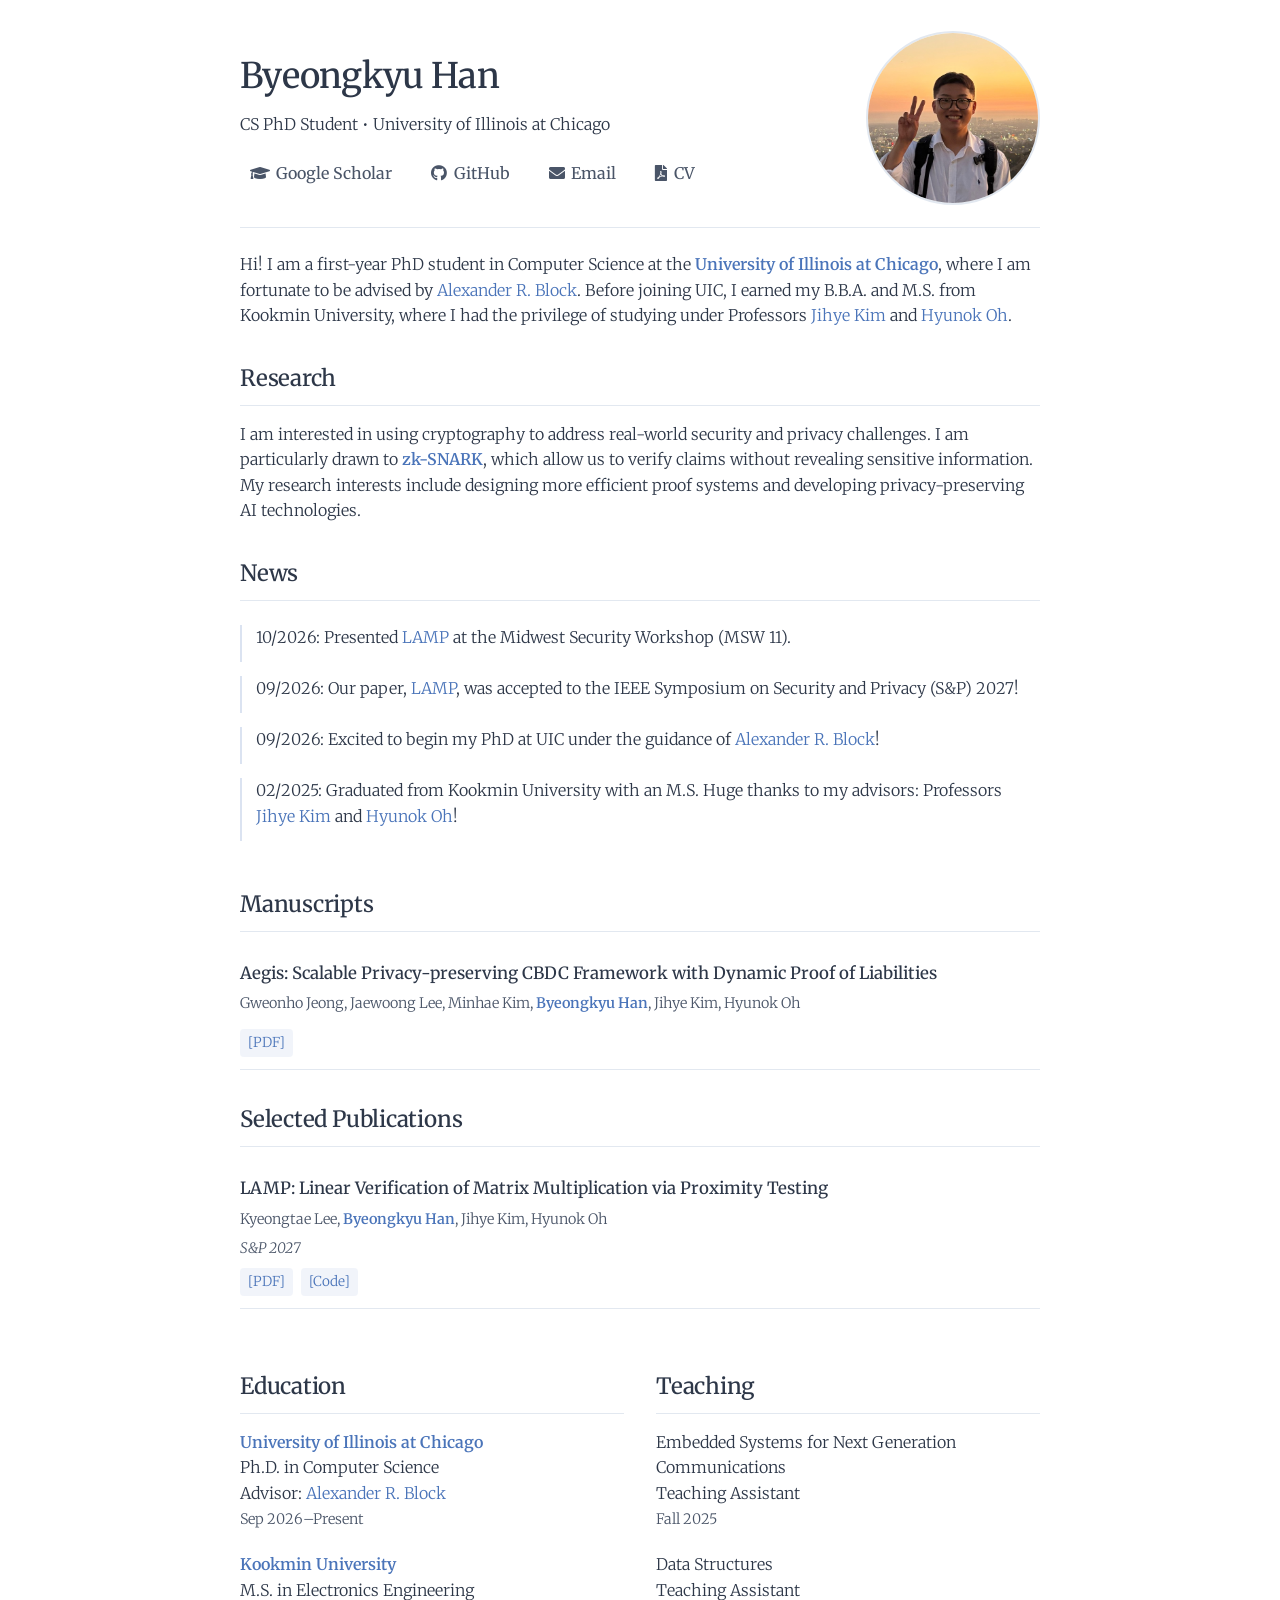
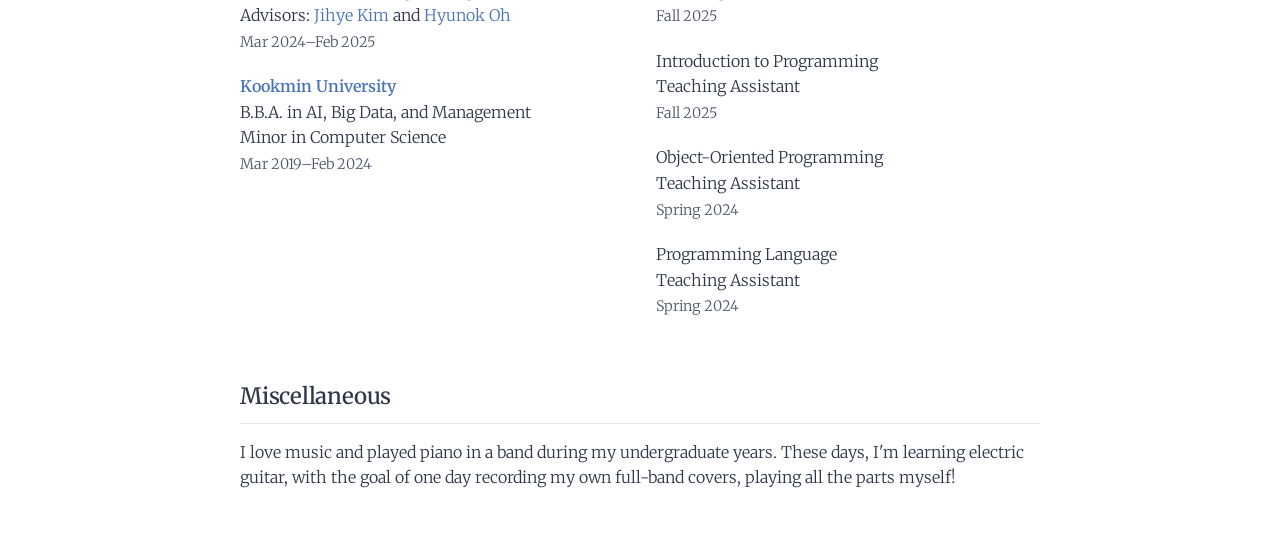
==== index.html @ d3e8fb67 "style: emphasize university in introduction" ====
<!DOCTYPE html>
<html lang="en">
<head>
    <meta charset="UTF-8">
    <meta name="viewport" content="width=device-width, initial-scale=1.0">
    <meta name="description" content="Byeongkyu Han's academic homepage.">
    <meta name="keywords" content="Computer Science, PhD Student, Research, Machine Learning, Robotics">
    <meta name="author" content="Byeongkyu Han">
    <meta property="og:title" content="Byeongkyu Han">
    <meta property="og:description" content="Research in computer science and related fields.">
    <meta property="og:type" content="website">
    <meta property="og:url" content="#">
    <meta name="twitter:card" content="summary">
    <meta name="twitter:creator" content="@anonymous">
    <title>Byeongkyu Han</title>
    <link rel="stylesheet" href="https://fonts.googleapis.com/css2?family=Merriweather:wght@300;400;500;600&display=swap">
    <link rel="stylesheet" href="https://cdnjs.cloudflare.com/ajax/libs/font-awesome/5.15.3/css/all.min.css">
    <link rel="stylesheet" href="styles.css">
</head>
<body id="top">
    <header>
        <div class="header-content">
            <h1>Byeongkyu Han</h1>
            <p>CS PhD Student • University of Illinois at Chicago</p>
            <div class="social-links-header">
                <a href="https://scholar.google.com/citations?view_op=list_works&hl=en&user=BxzRb6YAAAAJ"><i class="fas fa-graduation-cap"></i>Google Scholar</a>
                <a href="https://github.com/Han-16"><i class="fab fa-github"></i>GitHub</a>
                <a href="mailto:bhan26@uic.edu"><i class="fas fa-envelope"></i>Email</a>
                <a href="data/cv.pdf"><i class="fas fa-file-pdf"></i>CV</a>
            </div>
        </div>
        <div class="header-image">
            <img src="images/profile.jpg" alt="Portrait of Byeongkyu Han" width="170" height="170">
        </div>
    </header>

    <main>
        <section id="about">
            <p>Hi! I am a first-year PhD student in Computer Science at the <strong>University of Illinois at Chicago</strong>, where I am fortunate to be advised by <a href="https://www.cs.uic.edu/~block/">Alexander R. Block</a>. Before joining UIC, I earned my B.B.A. and M.S. from Kookmin University, where I had the privilege of studying under Professors <a href="https://sites.google.com/site/jihyekimkmu/">Jihye Kim</a> and <a href="https://sites.google.com/site/hyunokoh/">Hyunok Oh</a>.</p>
        </section>

        <section id="research">
            <h2>Research</h2>
            <p>I am interested in using cryptography to address real-world security and privacy challenges. I am particularly drawn to <strong>zk-SNARK</strong>, which allow us to verify claims without revealing sensitive information. My research interests include designing more efficient proof systems and developing privacy-preserving AI technologies.</p>
        </section>

        <section id="news">
            <h2>News</h2>
            <div class="news-container">
                <ul class="news-list">
                    <li>10/2026: Presented <a href="https://eprint.iacr.org/2026/1571.pdf">LAMP</a> at the Midwest Security Workshop (MSW 11).</li>
                    <li>09/2026: Our paper, <a href="https://eprint.iacr.org/2026/1571.pdf">LAMP</a>, was accepted to the IEEE Symposium on Security and Privacy (S&amp;P) 2027!</li>
                    <li>09/2026: Excited to begin my PhD at UIC under the guidance of <a href="https://www.cs.uic.edu/~block/">Alexander R. Block</a>!</li>
                    <li>02/2025: Graduated from Kookmin University with an M.S. Huge thanks to my advisors: Professors <a href="https://sites.google.com/site/jihyekimkmu/">Jihye Kim</a> and <a href="https://sites.google.com/site/hyunokoh/">Hyunok Oh</a>!</li>
                </ul>
            </div>
        </section>

        <section id="preprints">
            <h2>Manuscripts</h2>
            <div id="preprints-container">
                <!-- Preprints will be dynamically loaded here -->
            </div>
        </section>

        <section id="publications">
            <h2>Selected Publications</h2>
            <div id="publications-container">
                <!-- Publications will be dynamically loaded here -->
            </div>
        </section>

        <!-- <section id="awards">
            <h2>Awards</h2>
            <div class="award-item">
                <span class="award-year">[YYYY]</span>
                <div class="award-desc">[Award 1]</div>
            </div>
        </section> -->

        <div class="education-teaching">
            <section id="education" aria-labelledby="education-heading">
                <h2 id="education-heading">Education</h2>
                <ul class="academic-list">
                    <li>
                        <strong>University of Illinois at Chicago</strong><br>
                        Ph.D. in Computer Science<br>
                        Advisor: <a href="https://www.cs.uic.edu/~block/">Alexander R. Block</a><br>
                        <span class="academic-period">Sep 2026–Present</span>
                    </li>
                    <li>
                        <strong>Kookmin University</strong><br>
                        M.S. in Electronics Engineering<br>
                        Advisors: <a href="https://sites.google.com/site/jihyekimkmu/">Jihye Kim</a> and <a href="https://sites.google.com/site/hyunokoh/">Hyunok Oh</a><br>
                        <span class="academic-period">Mar 2024–Feb 2025</span>
                    </li>
                    <li>
                        <strong>Kookmin University</strong><br>
                        B.B.A. in AI, Big Data, and Management<br>
                        Minor in Computer Science<br>
                        <span class="academic-period">Mar 2019–Feb 2024</span>
                    </li>
                </ul>
            </section>

            <section id="teaching" aria-labelledby="teaching-heading">
                <h2 id="teaching-heading">Teaching</h2>
                <ul class="academic-list">
                    <li>
                        Embedded Systems for Next Generation Communications<br>
                        Teaching Assistant<br>
                        <span class="academic-period">Fall 2025</span>
                    </li>
                    <li>
                        Data Structures<br>
                        Teaching Assistant<br>
                        <span class="academic-period">Fall 2025</span>
                    </li>
                    <li>
                        Introduction to Programming<br>
                        Teaching Assistant<br>
                        <span class="academic-period">Fall 2025</span>
                    </li>
                    <li>
                        Object-Oriented Programming <br>
                        Teaching Assistant<br>
                        <span class="academic-period">Spring 2024</span>
                    </li>
                    <li>
                        Programming Language<br>
                        Teaching Assistant<br>
                        <span class="academic-period">Spring 2024</span>
                    </li>
                </ul>
            </section>
        </div>

        <!-- <section id="services">
            <h2>Services</h2>
            <div class="service-category">
                <div class="service-title">Reviewer</div>
                <p>[Conference 1 YYYY], [Conference 2 YYYY], [Conference 3 YYYY], [Conference 4 YYYY], [Journal 1 YYYY], [Journal 2 YYYY]</p>
            </div>

            <div class="service-category">
                <div class="service-title">Volunteer</div>
                <p>[Role 1], [Role 2], [Role 3]</p>
            </div>
        </section> -->

        <section id="miscellaneous">
            <h2>Miscellaneous</h2>
            <div class="misc-item">
                <p>I love music and played piano in a band during my undergraduate years. These days, I'm learning electric guitar, with the goal of one day recording my own full-band covers, playing all the parts myself!</p>
            </div>
        </section>
    </main>

    <!-- <footer>
        <p>Last updated: [Month YYYY]. Design and source code from <a href="https://cs.stanford.edu/~yuhuiz/">Yuhui Zhang's website</a>.</p>
    </footer> -->

    <div id="imageModal" class="modal">
        <span class="modal-close" onclick="closeModal()">&times;</span>
        <img class="modal-content" id="modalImage">
    </div>
    <script src="scripts.js"></script>
</body>
</html>
---- styles.css ----
:root {
  --bg-color: #fff;
  --text-color: #2d3748;
  --text-secondary: #4a5568;
  --accent-color: #4a74b9;
  --accent-hover: #3a5c9e;
  --border-color: #e2e8f0;
  --shadow-color: rgba(0,0,0,0.05);
  --animation-offset: 3px;
  --transition-time: 0.3s;
}

body {
  font-family: 'Merriweather', Georgia, 'Times New Roman', serif;
  line-height: 1.6;
  max-width: 800px;
  margin: 0 auto;
  padding: 1.5rem;
  color: var(--text-color);
  background-color: var(--bg-color);
  font-weight: 300;
}

header {
  margin-bottom: 1.5rem;
  border-bottom: 1px solid var(--border-color);
  padding-bottom: 1rem;
  display: flex;
  align-items: center;
  justify-content: space-between;
}

.header-content {
  flex: 1;
}

.header-image {
  width: 170px;
  height: 170px;
  flex-shrink: 0;
  overflow: hidden;
  border-radius: 50%;
  border: 2px solid var(--border-color);
  transition: box-shadow var(--transition-time) ease;
}

.header-image img {
  display: block;
  width: 170px;
  height: 170px;
  object-fit: cover;
  transform: scale(1.5);
  transform-origin: 50% 75%;
  transition: transform var(--transition-time) ease;
}

.header-image:hover {
  box-shadow: 0 5px 15px var(--shadow-color);
}

.header-image:hover img {
  transform: scale(1.53);
}

h1 {
  font-size: 2.2rem;
  font-weight: 500;
  margin-bottom: 0.25rem;
  letter-spacing: -0.02em;
}

h2 {
  font-size: 1.4rem;
  font-weight: 500;
  margin: 1.75rem 0 1rem;
  padding-bottom: 0.5rem;
  border-bottom: 1px solid var(--border-color);
  letter-spacing: -0.01em;
}

/* Navigation */
nav {
  margin-top: 1.5rem;
}

nav ul {
  list-style: none;
  padding: 0;
  display: flex;
  flex-wrap: wrap;
  gap: 1.25rem;
}

nav a, .social-links-header a {
  text-decoration: none;
  color: var(--text-secondary);
  transition: all var(--transition-time) ease;
  font-weight: 400;
  padding: 0.3rem 0.6rem;
  border-radius: 4px;
}

nav a:hover, .social-links-header a:hover {
  color: var(--accent-color);
  background-color: rgba(74, 116, 185, 0.08);
  transform: translateX(var(--animation-offset));
}

.social-links-header {
  display: flex;
  gap: 1.25rem;
  margin: 1.2rem 0;
}

.social-links-header a i {
  margin-right: 0.4rem;
}

/* Unified animation for elements (not sections) */
.publication-item, .award-item, .service-category, .misc-item, .news-list li {
  transition: transform var(--transition-time) ease;
}

.publication-item:hover, .award-item:hover,
.service-category:hover, .misc-item:hover, .news-list li:hover {
  transform: translateX(var(--animation-offset));
}

/* Section animation */
@keyframes fadeIn {
  from {
    opacity: 0;
    transform: translateX(var(--animation-offset));
  }
  to {
    opacity: 1;
    transform: translateX(0);
  }
}

section {
  margin-bottom: 2rem;
  scroll-margin-top: 1rem;
  animation: fadeIn 0.8s ease-out;
  width: 100%;
}

/* Publication styles */
.publication-item {
  margin-bottom: 1.5rem;
  padding: 0.75rem 0;
  border-bottom: 1px solid var(--border-color);
  display: flex;
  gap: 1.25rem;
}

.pub-thumbnail {
  width: 125px;
  height: 125px;
  flex-shrink: 0;
  border: 1px solid var(--border-color);
  overflow: hidden;
  cursor: pointer;
  position: relative;
  border-radius: 6px;
  box-shadow: 0 2px 8px var(--shadow-color);
}

.pub-thumbnail img {
  width: 100%;
  height: 100%;
  object-fit: cover;
  transition: transform var(--transition-time) ease;
}

.pub-thumbnail:hover img {
  transform: scale(1.08);
}

.pub-content {
  flex: 1;
}

.pub-title {
  font-weight: 500;
  margin-bottom: 0.4rem;
  font-size: 1.05rem;
}

.pub-authors {
  font-size: 0.9rem;
  margin-bottom: 0.4rem;
  color: var(--text-secondary);
  line-height: 1.5;
}

.highlight-name {
  font-weight: 600;
  color: var(--accent-color);
}

.pub-venue-container {
  display: flex;
  flex-wrap: wrap;
  align-items: center;
  gap: 0.75rem;
  margin-bottom: 0.5rem;
}

.pub-venue {
  font-size: 0.9rem;
  font-style: italic;
  color: var(--text-secondary);
}

.pub-award {
  font-size: 0.85rem;
  font-weight: 500;
  color: #fff;
  background-color: var(--accent-color);
  padding: 0.15rem 0.5rem;
  border-radius: 4px;
  display: inline-block;
  box-shadow: 0 1px 3px rgba(0,0,0,0.1);
  white-space: nowrap;
  animation: pulse 2s infinite;
}

@keyframes pulse {
  0% {
    box-shadow: 0 0 0 0 rgba(74, 116, 185, 0.4);
  }
  70% {
    box-shadow: 0 0 0 6px rgba(74, 116, 185, 0);
  }
  100% {
    box-shadow: 0 0 0 0 rgba(74, 116, 185, 0);
  }
}

.pub-links {
  font-size: 0.85rem;
  display: flex;
  flex-wrap: wrap;
  gap: 0.5rem;
}

.pub-links a {
  color: var(--accent-color);
  transition: all var(--transition-time) ease;
  padding: 0.2rem 0.5rem;
  border-radius: 4px;
  background-color: rgba(74, 116, 185, 0.08);
}

.pub-links a:hover {
  color: #fff;
  background-color: var(--accent-color);
  transform: translateX(3px);
  box-shadow: 0 2px 5px rgba(74, 116, 185, 0.2);
}

/* Awards section */
.award-item {
  display: flex;
  align-items: baseline;
  margin-bottom: 0.1rem;
}

.award-year {
  font-weight: 500;
  color: var(--accent-color);
  flex: 0 0 80px;
}

.award-desc {
  flex: 1;
}

.award-desc small {
  font-size: 0.85rem;
  color: var(--text-secondary);
  margin-left: 0.5rem;
}

/* News section */
.news-container {
  max-height: 300px;
  overflow-y: auto;
  scrollbar-width: none;
  -ms-overflow-style: none;
}

.news-container::-webkit-scrollbar {
  display: none;
}

.news-list {
  padding-left: 0;
  list-style-type: none;
  margin: 0.5rem 0;
}

.news-list li {
  margin-bottom: 0.9rem;
  padding-left: 0.9rem;
  border-left: 2px solid rgba(74, 116, 185, 0.2);
  padding-bottom: 0.7rem;
}

.news-list li:hover {
  border-left-color: var(--accent-color);
}

/* Education and teaching */
.education-teaching {
  display: grid;
  grid-template-columns: repeat(2, minmax(0, 1fr));
  column-gap: 2rem;
}

.education-teaching section {
  min-width: 0;
  overflow-wrap: anywhere;
}

.academic-list {
  list-style: none;
  padding: 0;
  margin: 0;
}

.academic-list li + li {
  margin-top: 1.25rem;
}

.academic-period {
  color: var(--text-secondary);
  font-size: 0.9rem;
}

/* Services and misc */
.service-title {
  font-weight: 500;
  margin-bottom: 0.35rem;
  color: var(--accent-color);
}

.service-category p, .misc-item p {
  margin: 0.25rem 0 0.75rem;
}

/* Footer */
footer {
  margin-top: 2.5rem;
  padding-top: 1.2rem;
  border-top: 1px solid var(--border-color);
  font-size: 0.85rem;
  color: var(--text-secondary);
  text-align: center;
}

/* Generic styles */
a {
  color: var(--accent-color);
  text-decoration: none;
  transition: color var(--transition-time) ease;
}

a:hover {
  color: var(--accent-hover);
}

em {
  font-style: italic;
  color: var(--text-secondary);
}

ul {
  padding-left: 1.25rem;
}

p {
  margin: 0.5rem 0 0.75rem;
}

strong {
  font-weight: 600;
  color: var(--accent-color);
}

/* Modal styles */
.modal {
  display: none;
  position: fixed;
  z-index: 1000;
  padding-top: 100px;
  left: 0;
  top: 0;
  width: 100%;
  height: 100%;
  overflow: auto;
  background-color: rgba(0,0,0,0.85);
  transition: opacity var(--transition-time);
  opacity: 0;
}

.modal.show {
  opacity: 1;
}

.modal-content {
  margin: auto;
  display: block;
  max-width: 85%;
  max-height: 85%;
  border-radius: 4px;
  box-shadow: 0 10px 25px rgba(0,0,0,0.3);
  animation: zoom var(--transition-time) ease-out;
}

@keyframes zoom {
  from {
    transform: scale(0.8);
    opacity: 0;
  }
  to {
    transform: scale(1);
    opacity: 1;
  }
}

.modal-close {
  position: absolute;
  top: 15px;
  right: 35px;
  color: #f1f1f1;
  font-size: 35px;
  font-weight: normal;
  cursor: pointer;
  transition: color var(--transition-time);
  opacity: 0.8;
}

.modal-close:hover {
  color: #fff;
  opacity: 1;
  transform: scale(1.1);
}

/* Responsive design fixes */
@media (max-width: 768px) {
  .education-teaching {
    grid-template-columns: 1fr;
  }

  /* Make header stack vertically on mobile */
  header {
    flex-direction: column-reverse;
    align-items: center;
    text-align: center;
    gap: 1rem;
  }

  /* Center social links on mobile */
  .social-links-header {
    flex-wrap: wrap;
    justify-content: center;
  }

  /* Disable right-moving hover animations on mobile */
  .publication-item:hover, .award-item:hover,
  .service-category:hover, .misc-item:hover, .news-list li:hover,
  nav a:hover, .social-links-header a:hover, .pub-links a:hover {
    transform: none !important;
  }
}
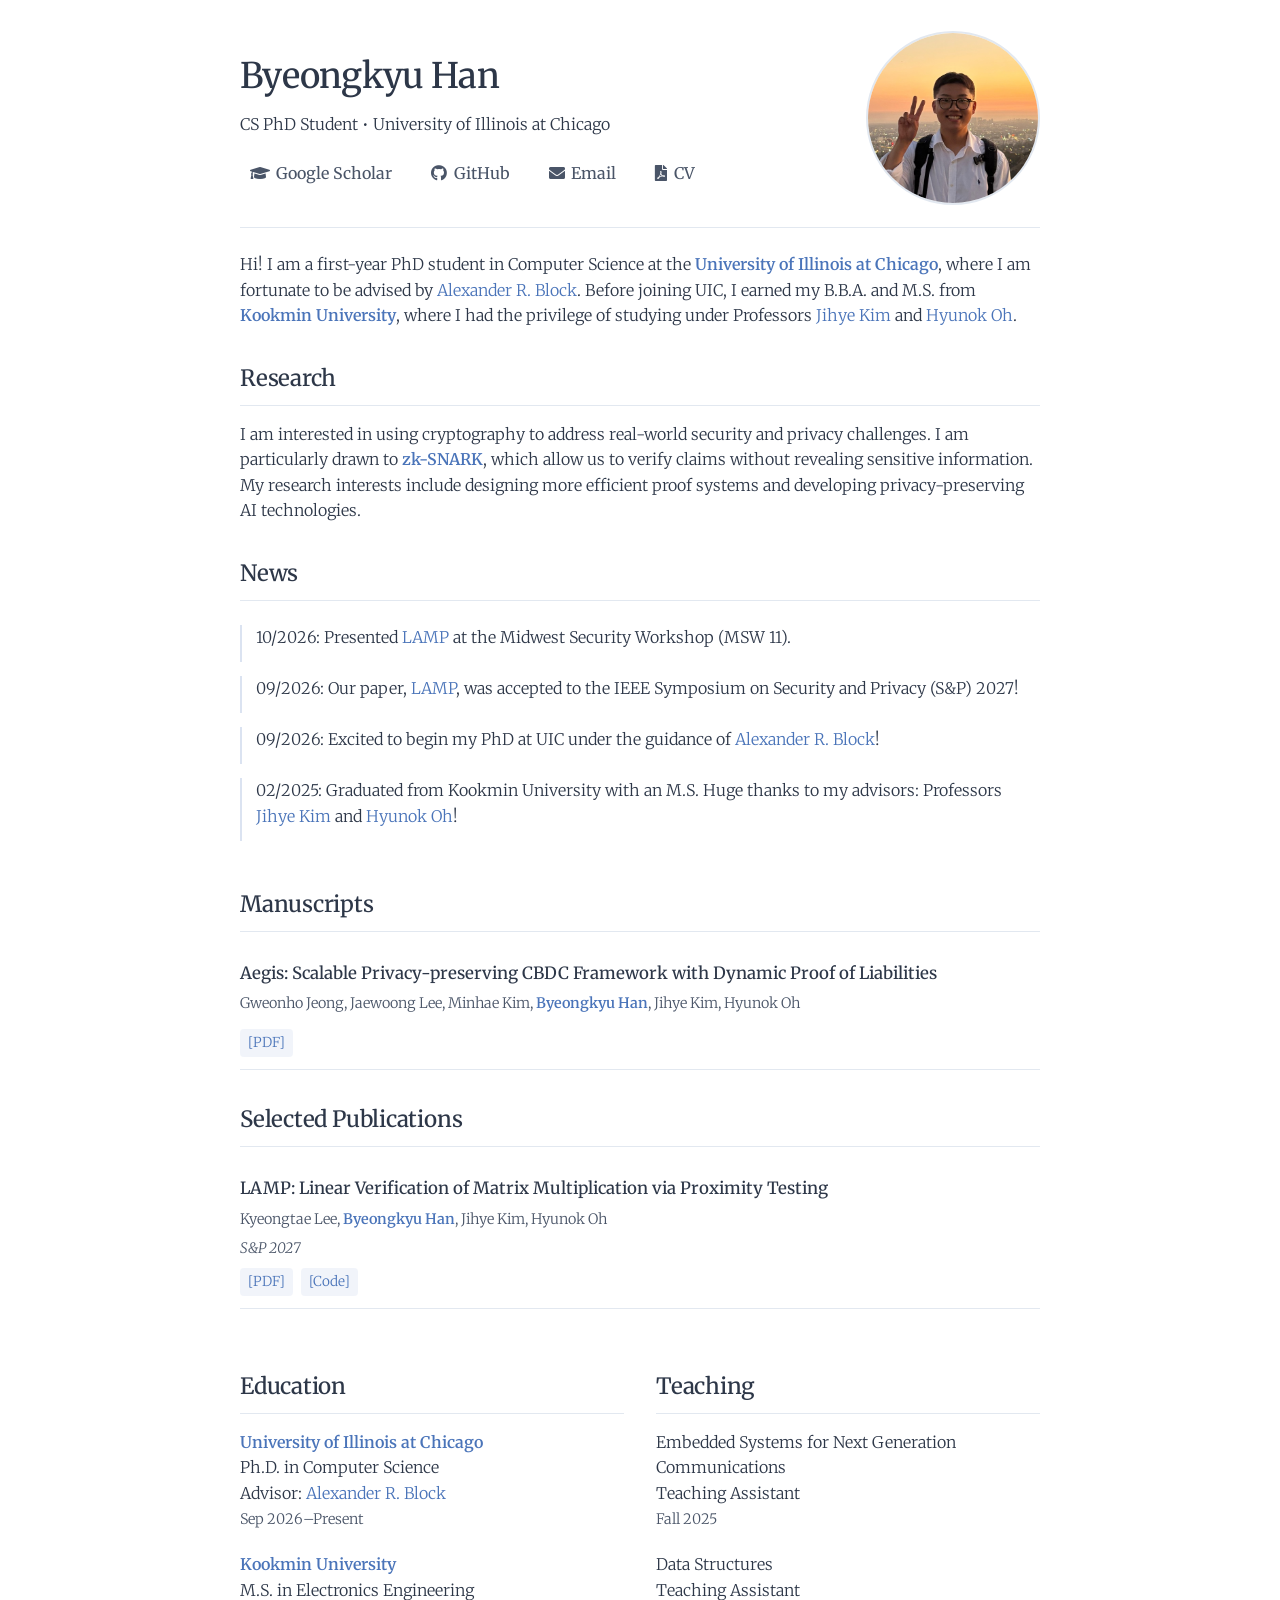
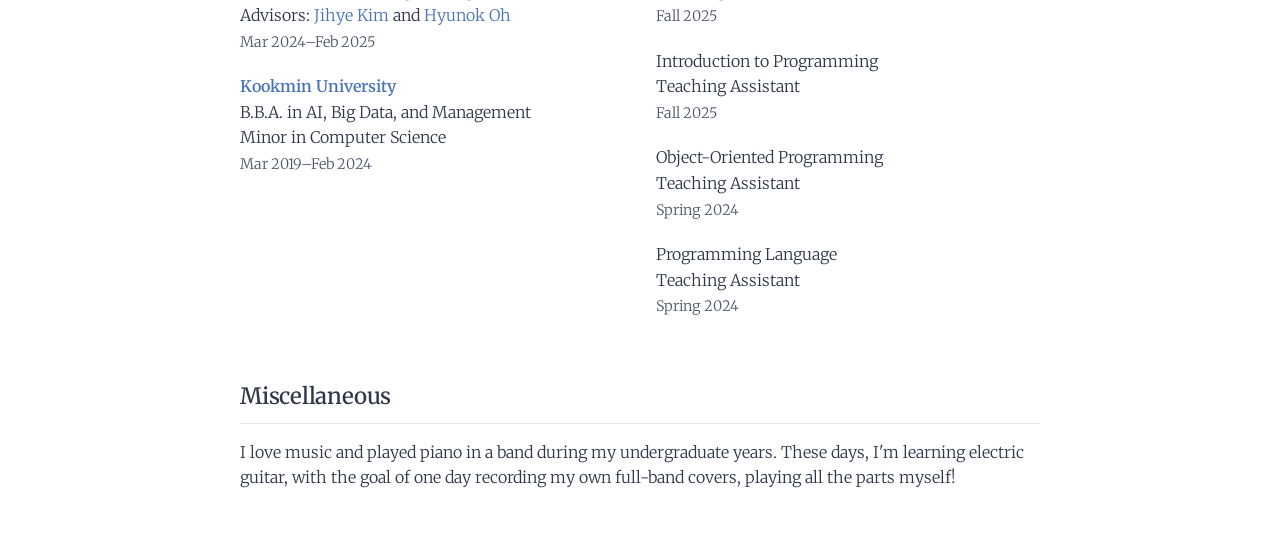
==== commit c5bb4024: "style: emphasize Kookmin University in bio" ====
--- a/index.html
+++ b/index.html
@@ -36,7 +36,7 @@
 
     <main>
         <section id="about">
-            <p>Hi! I am a first-year PhD student in Computer Science at the <strong>University of Illinois at Chicago</strong>, where I am fortunate to be advised by <a href="https://www.cs.uic.edu/~block/">Alexander R. Block</a>. Before joining UIC, I earned my B.B.A. and M.S. from Kookmin University, where I had the privilege of studying under Professors <a href="https://sites.google.com/site/jihyekimkmu/">Jihye Kim</a> and <a href="https://sites.google.com/site/hyunokoh/">Hyunok Oh</a>.</p>
+            <p>Hi! I am a first-year PhD student in Computer Science at the <strong>University of Illinois at Chicago</strong>, where I am fortunate to be advised by <a href="https://www.cs.uic.edu/~block/">Alexander R. Block</a>. Before joining UIC, I earned my B.B.A. and M.S. from <strong>Kookmin University</strong>, where I had the privilege of studying under Professors <a href="https://sites.google.com/site/jihyekimkmu/">Jihye Kim</a> and <a href="https://sites.google.com/site/hyunokoh/">Hyunok Oh</a>.</p>
         </section>
 
         <section id="research">
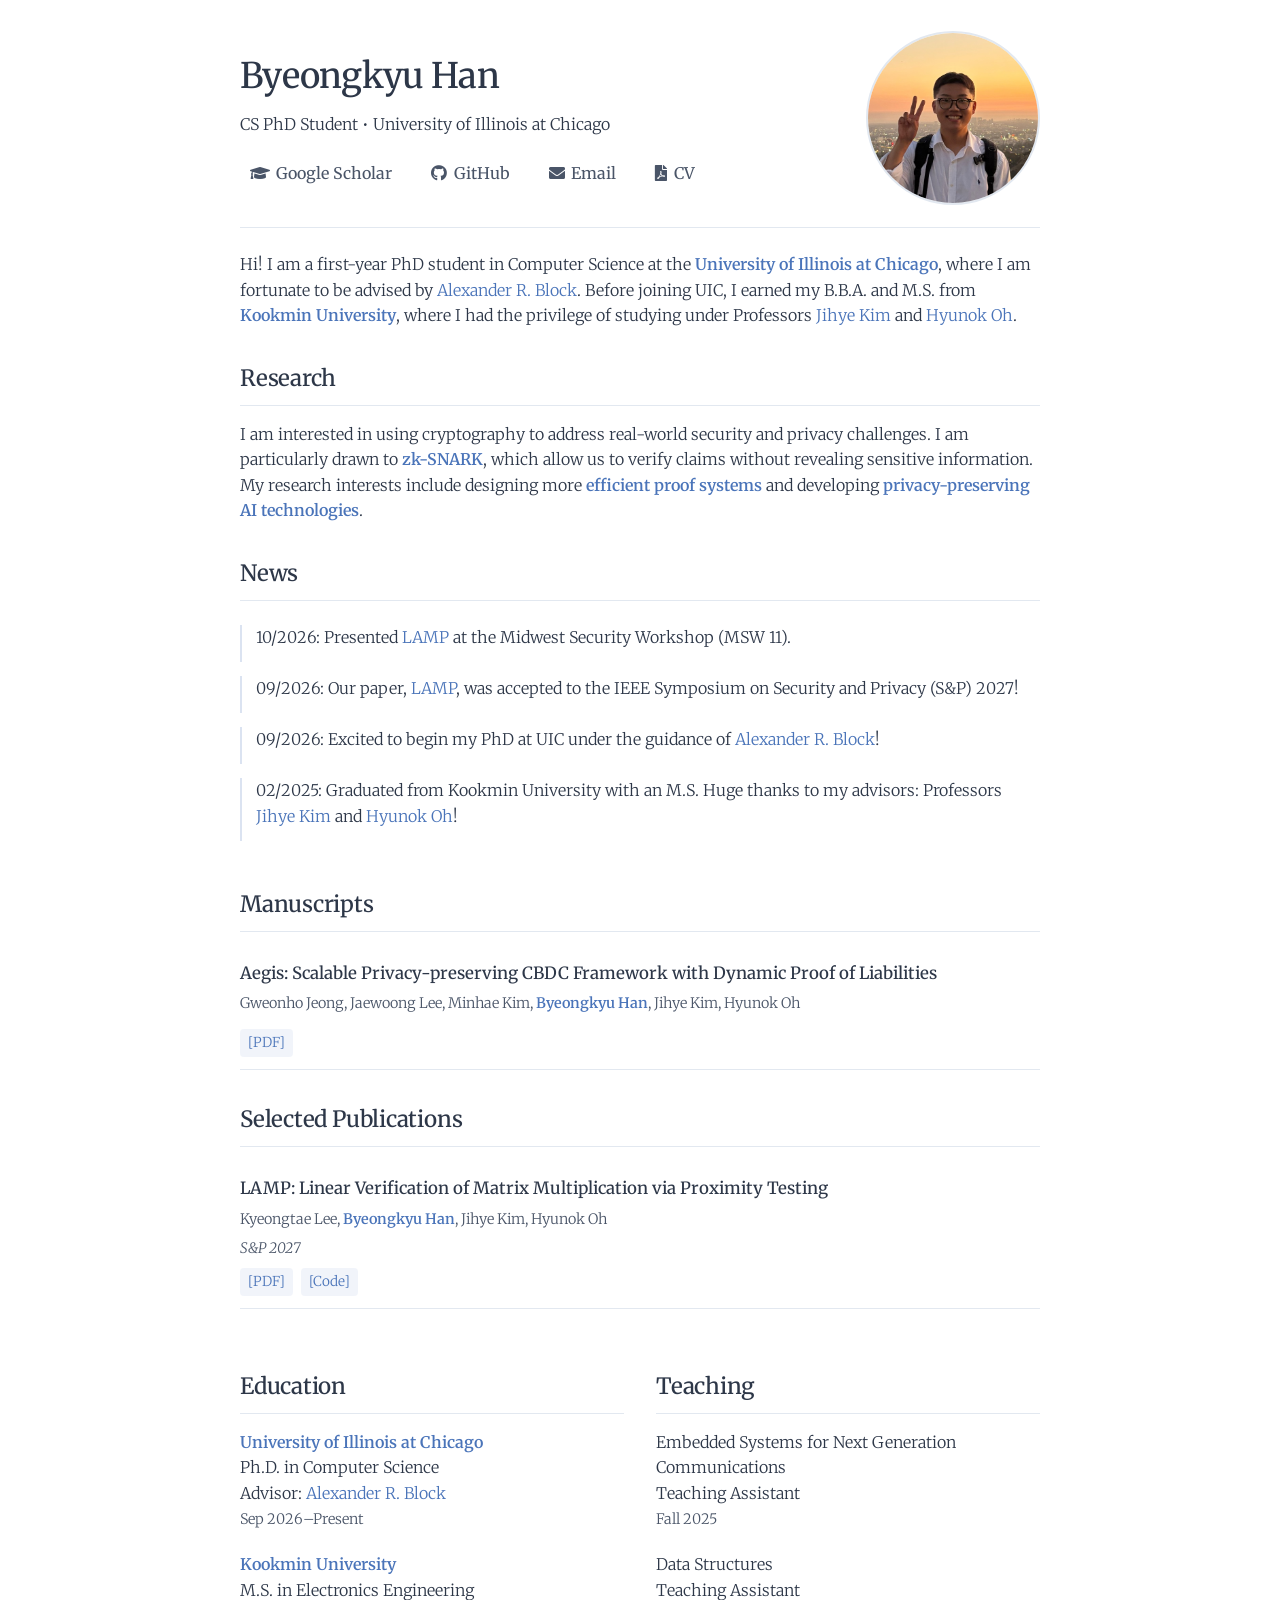
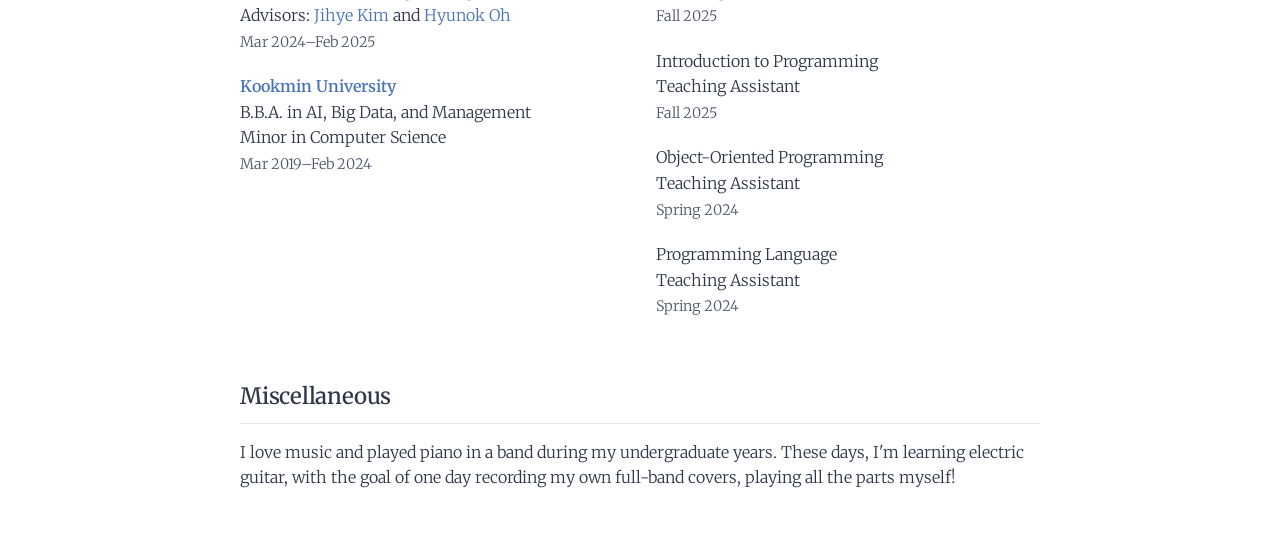
==== commit c34e3248: "style: emphasize research interests" ====
--- a/index.html
+++ b/index.html
@@ -41,7 +41,7 @@
 
         <section id="research">
             <h2>Research</h2>
-            <p>I am interested in using cryptography to address real-world security and privacy challenges. I am particularly drawn to <strong>zk-SNARK</strong>, which allow us to verify claims without revealing sensitive information. My research interests include designing more efficient proof systems and developing privacy-preserving AI technologies.</p>
+            <p>I am interested in using cryptography to address real-world security and privacy challenges. I am particularly drawn to <strong>zk-SNARK</strong>, which allow us to verify claims without revealing sensitive information. My research interests include designing more <strong>efficient proof systems</strong> and developing <strong>privacy-preserving AI technologies</strong>.</p>
         </section>
 
         <section id="news">
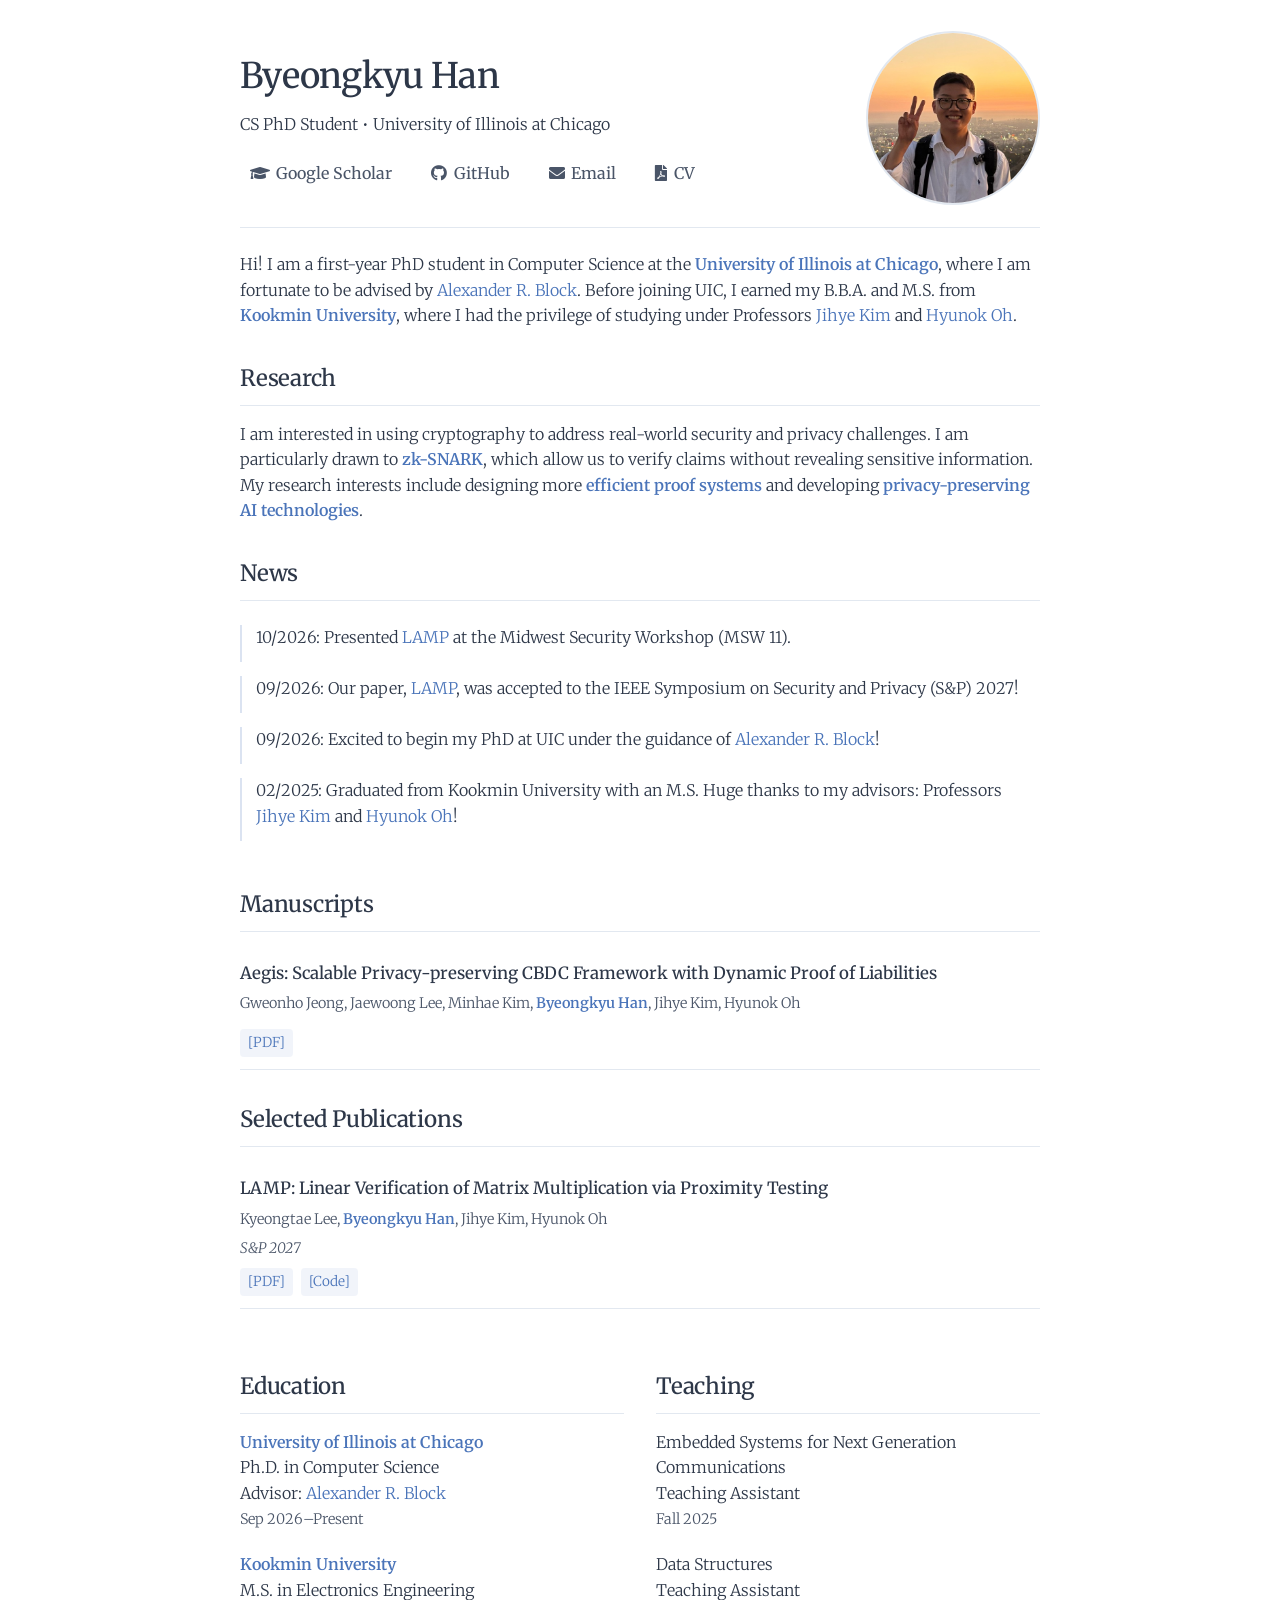
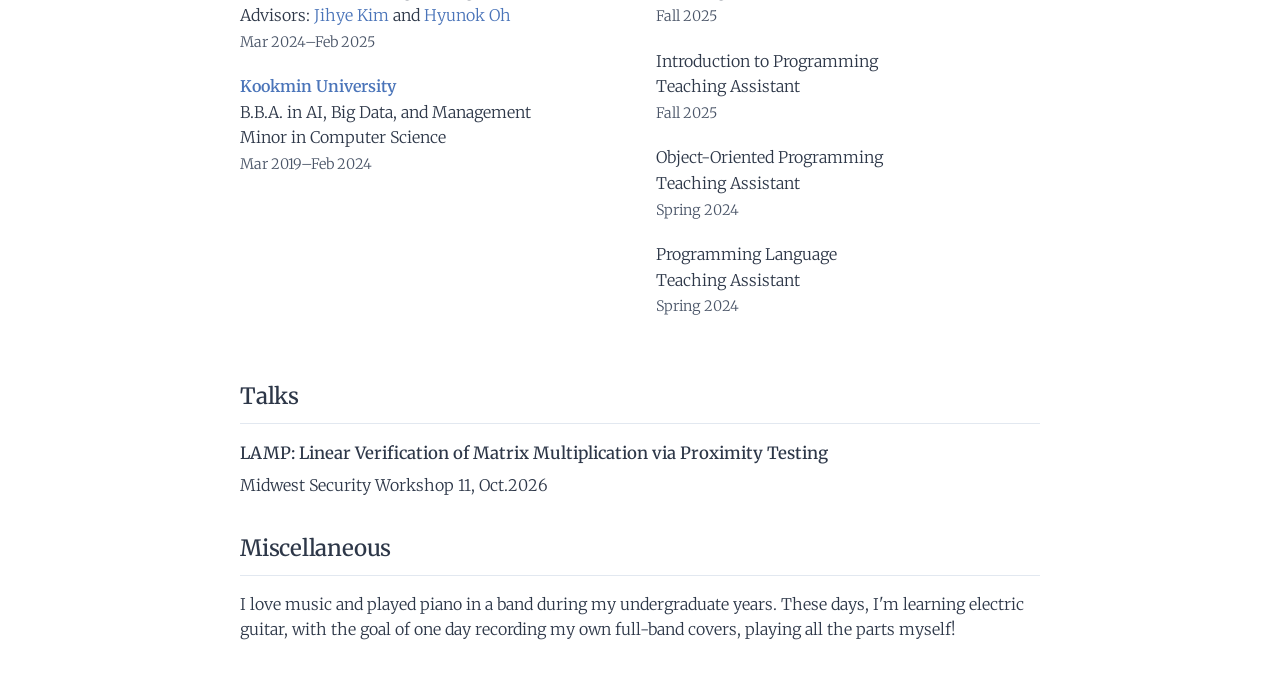
==== commit 79372aa6: "feat: add Talks section with LAMP presentation" ====
--- a/index.html
+++ b/index.html
@@ -135,6 +135,16 @@
             </section>
         </div>
 
+        <section id="talks" aria-labelledby="talks-heading">
+            <h2 id="talks-heading">Talks</h2>
+            <ul class="academic-list">
+                <li>
+                    <div class="pub-title">LAMP: Linear Verification of Matrix Multiplication via Proximity Testing</div>
+                    Midwest Security Workshop 11, Oct.2026
+                </li>
+            </ul>
+        </section>
+
         <!-- <section id="services">
             <h2>Services</h2>
             <div class="service-category">
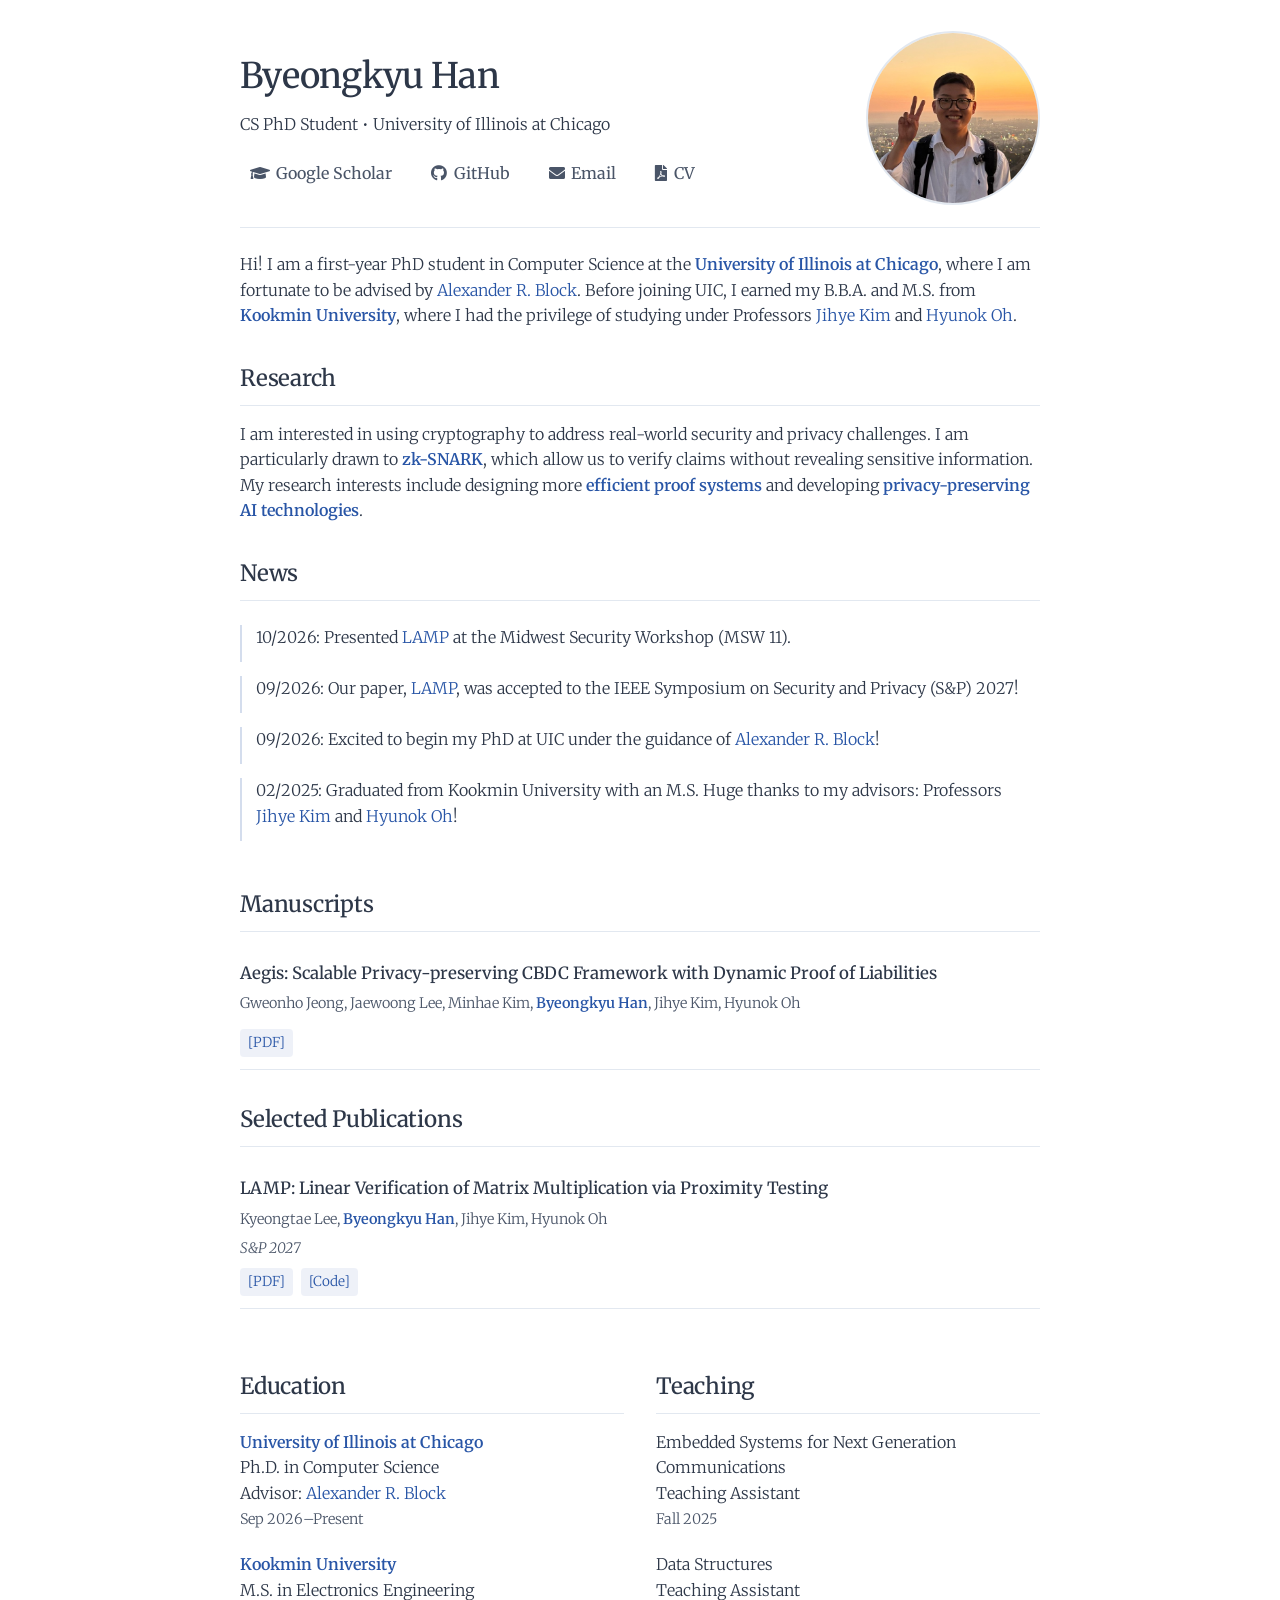
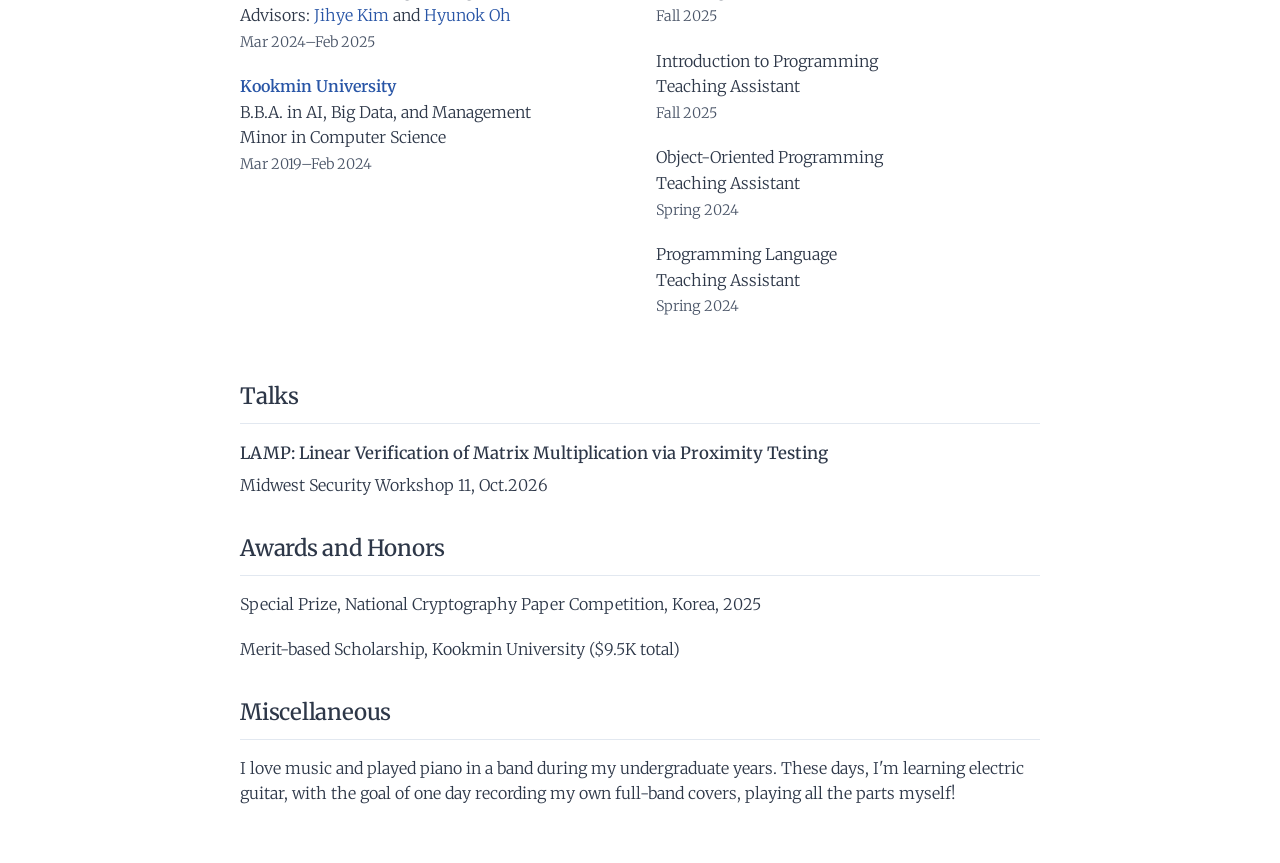
==== commit 748dce4f: "feat: add Awards and Honors section" ====
--- a/index.html
+++ b/index.html
@@ -70,14 +70,6 @@
             </div>
         </section>
 
-        <!-- <section id="awards">
-            <h2>Awards</h2>
-            <div class="award-item">
-                <span class="award-year">[YYYY]</span>
-                <div class="award-desc">[Award 1]</div>
-            </div>
-        </section> -->
-
         <div class="education-teaching">
             <section id="education" aria-labelledby="education-heading">
                 <h2 id="education-heading">Education</h2>
@@ -145,6 +137,14 @@
             </ul>
         </section>
 
+        <section id="awards" aria-labelledby="awards-heading">
+            <h2 id="awards-heading">Awards and Honors</h2>
+            <ul class="academic-list">
+                <li>Special Prize, National Cryptography Paper Competition, Korea, 2025</li>
+                <li>Merit-based Scholarship, Kookmin University ($9.5K total)</li>
+            </ul>
+        </section>
+
         <!-- <section id="services">
             <h2>Services</h2>
             <div class="service-category">
--- a/styles.css
+++ b/styles.css
@@ -2,8 +2,8 @@
   --bg-color: #fff;
   --text-color: #2d3748;
   --text-secondary: #4a5568;
-  --accent-color: #4a74b9;
-  --accent-hover: #3a5c9e;
+  --accent-color: #2855a6;
+  --accent-hover: #1c4085;
   --border-color: #e2e8f0;
   --shadow-color: rgba(0,0,0,0.05);
   --animation-offset: 3px;
@@ -102,7 +102,7 @@
 
 nav a:hover, .social-links-header a:hover {
   color: var(--accent-color);
-  background-color: rgba(74, 116, 185, 0.08);
+  background-color: rgba(40, 85, 166, 0.08);
   transform: translateX(var(--animation-offset));
 }
 
@@ -228,13 +228,13 @@
 
 @keyframes pulse {
   0% {
-    box-shadow: 0 0 0 0 rgba(74, 116, 185, 0.4);
+    box-shadow: 0 0 0 0 rgba(40, 85, 166, 0.4);
   }
   70% {
-    box-shadow: 0 0 0 6px rgba(74, 116, 185, 0);
+    box-shadow: 0 0 0 6px rgba(40, 85, 166, 0);
   }
   100% {
-    box-shadow: 0 0 0 0 rgba(74, 116, 185, 0);
+    box-shadow: 0 0 0 0 rgba(40, 85, 166, 0);
   }
 }
 
@@ -250,14 +250,14 @@
   transition: all var(--transition-time) ease;
   padding: 0.2rem 0.5rem;
   border-radius: 4px;
-  background-color: rgba(74, 116, 185, 0.08);
+  background-color: rgba(40, 85, 166, 0.08);
 }
 
 .pub-links a:hover {
   color: #fff;
   background-color: var(--accent-color);
   transform: translateX(3px);
-  box-shadow: 0 2px 5px rgba(74, 116, 185, 0.2);
+  box-shadow: 0 2px 5px rgba(40, 85, 166, 0.2);
 }
 
 /* Awards section */
@@ -304,7 +304,7 @@
 .news-list li {
   margin-bottom: 0.9rem;
   padding-left: 0.9rem;
-  border-left: 2px solid rgba(74, 116, 185, 0.2);
+  border-left: 2px solid rgba(40, 85, 166, 0.2);
   padding-bottom: 0.7rem;
 }
 
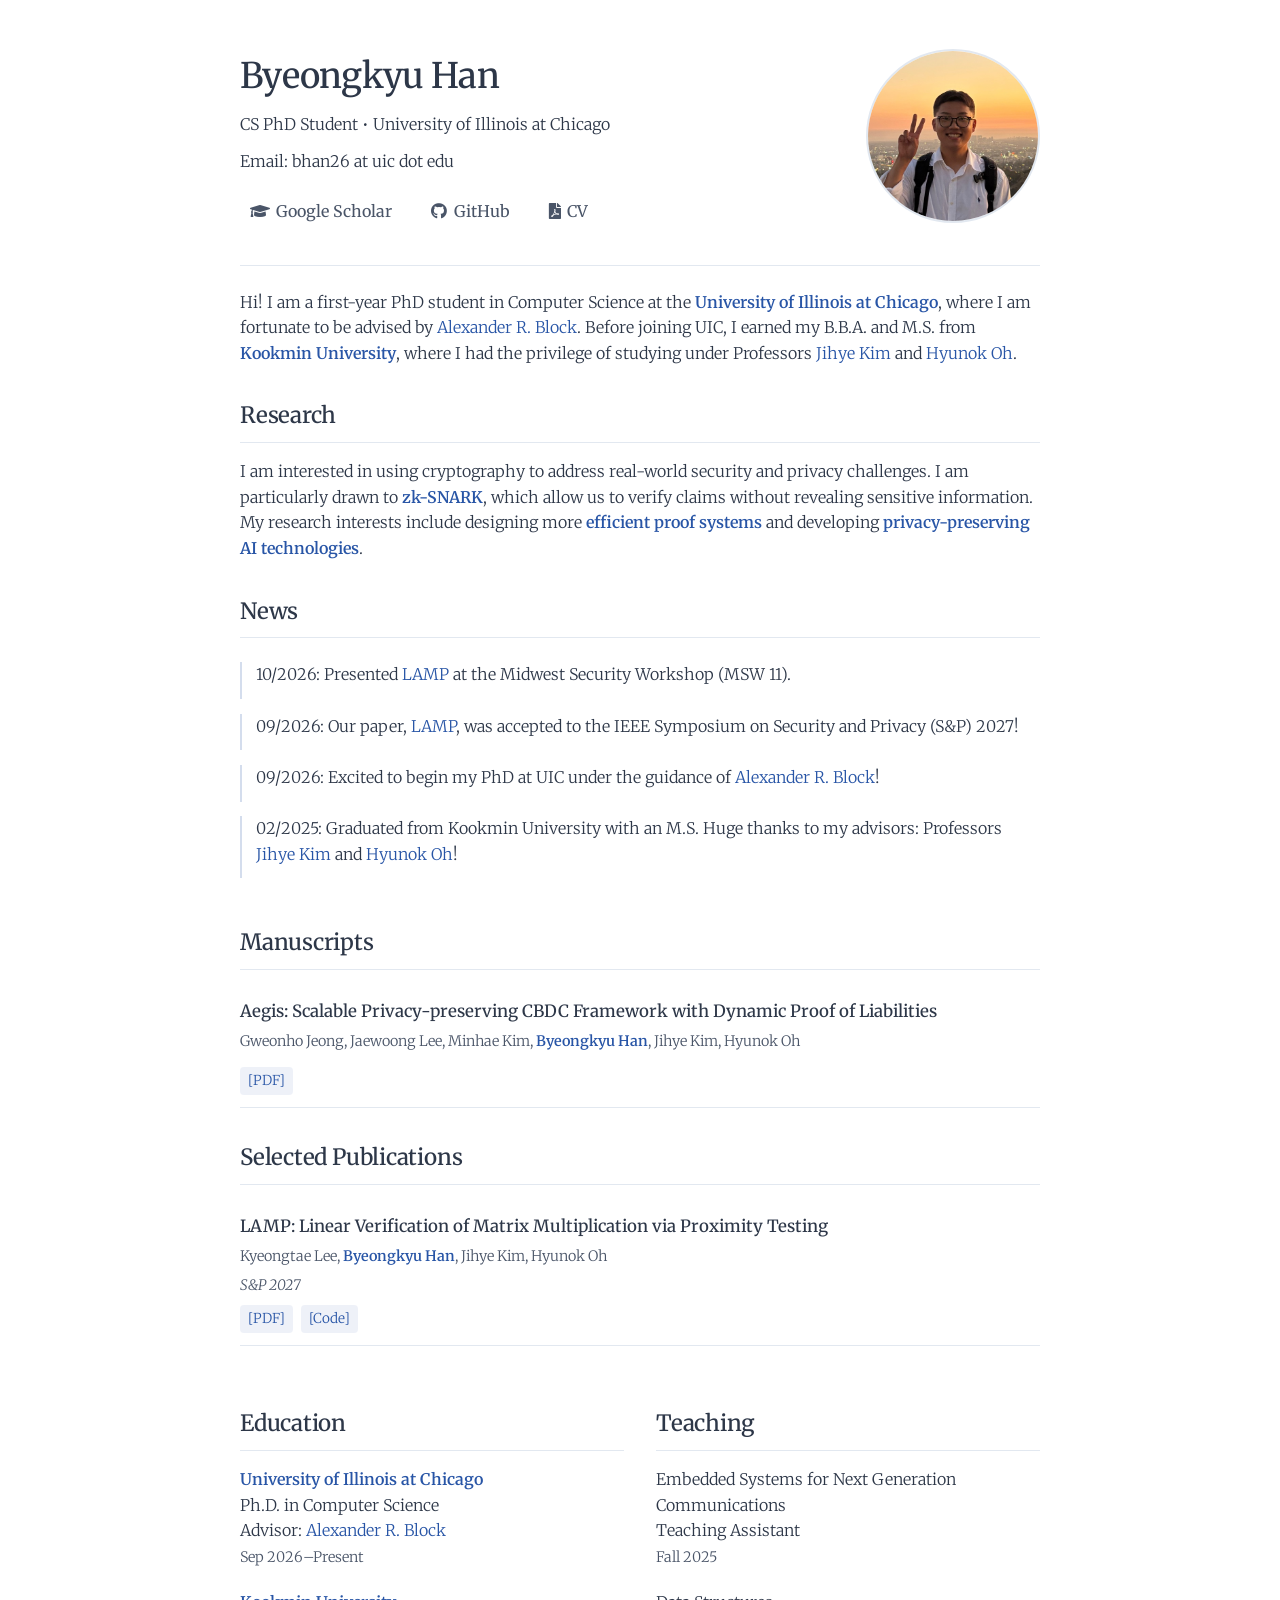
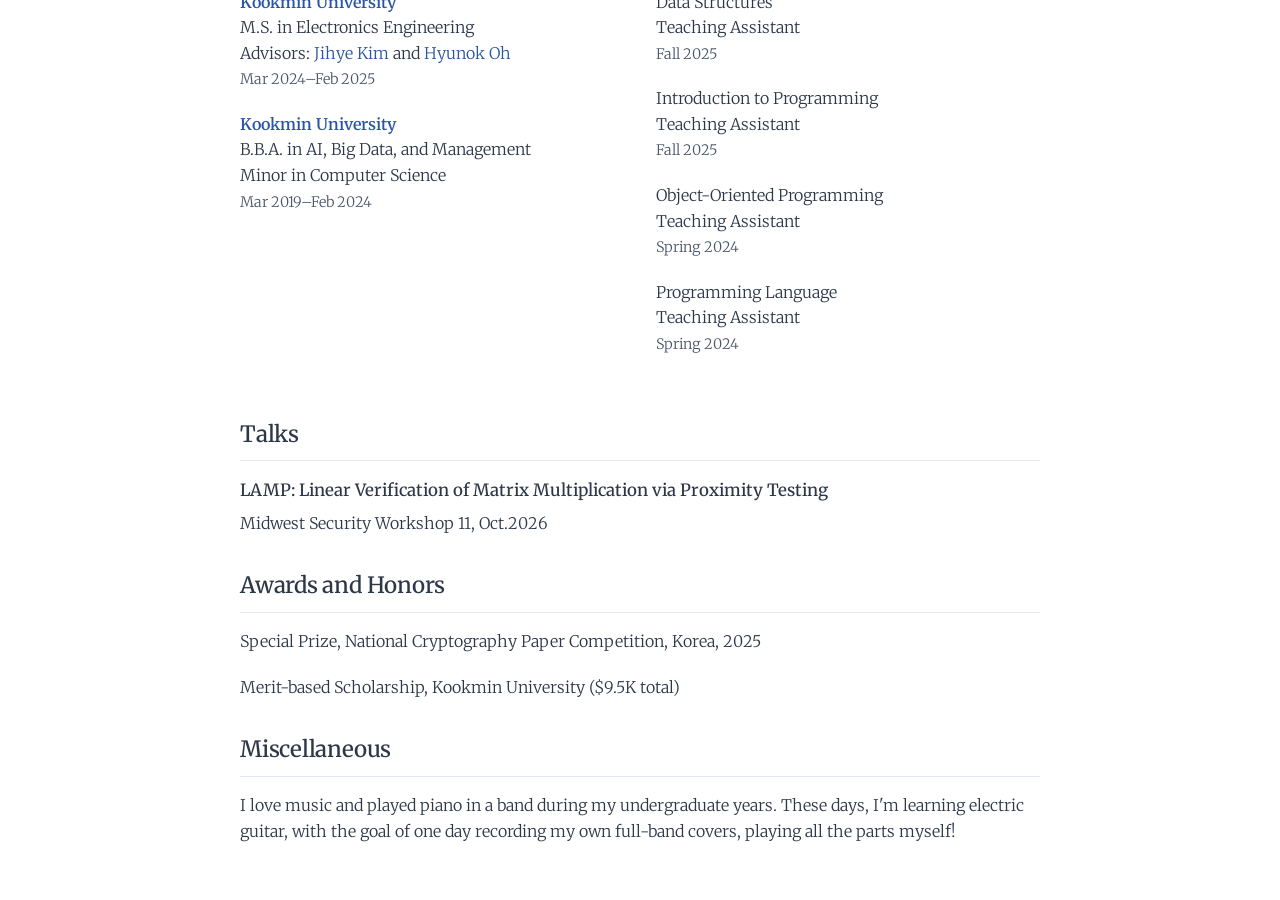
==== commit 7022765d: "style: show email below affiliation" ====
--- a/index.html
+++ b/index.html
@@ -22,10 +22,10 @@
         <div class="header-content">
             <h1>Byeongkyu Han</h1>
             <p>CS PhD Student • University of Illinois at Chicago</p>
+            <p>Email: bhan26 at uic dot edu</p>
             <div class="social-links-header">
                 <a href="https://scholar.google.com/citations?view_op=list_works&hl=en&user=BxzRb6YAAAAJ"><i class="fas fa-graduation-cap"></i>Google Scholar</a>
                 <a href="https://github.com/Han-16"><i class="fab fa-github"></i>GitHub</a>
-                <a href="mailto:bhan26@uic.edu"><i class="fas fa-envelope"></i>Email</a>
                 <a href="data/cv.pdf"><i class="fas fa-file-pdf"></i>CV</a>
             </div>
         </div>
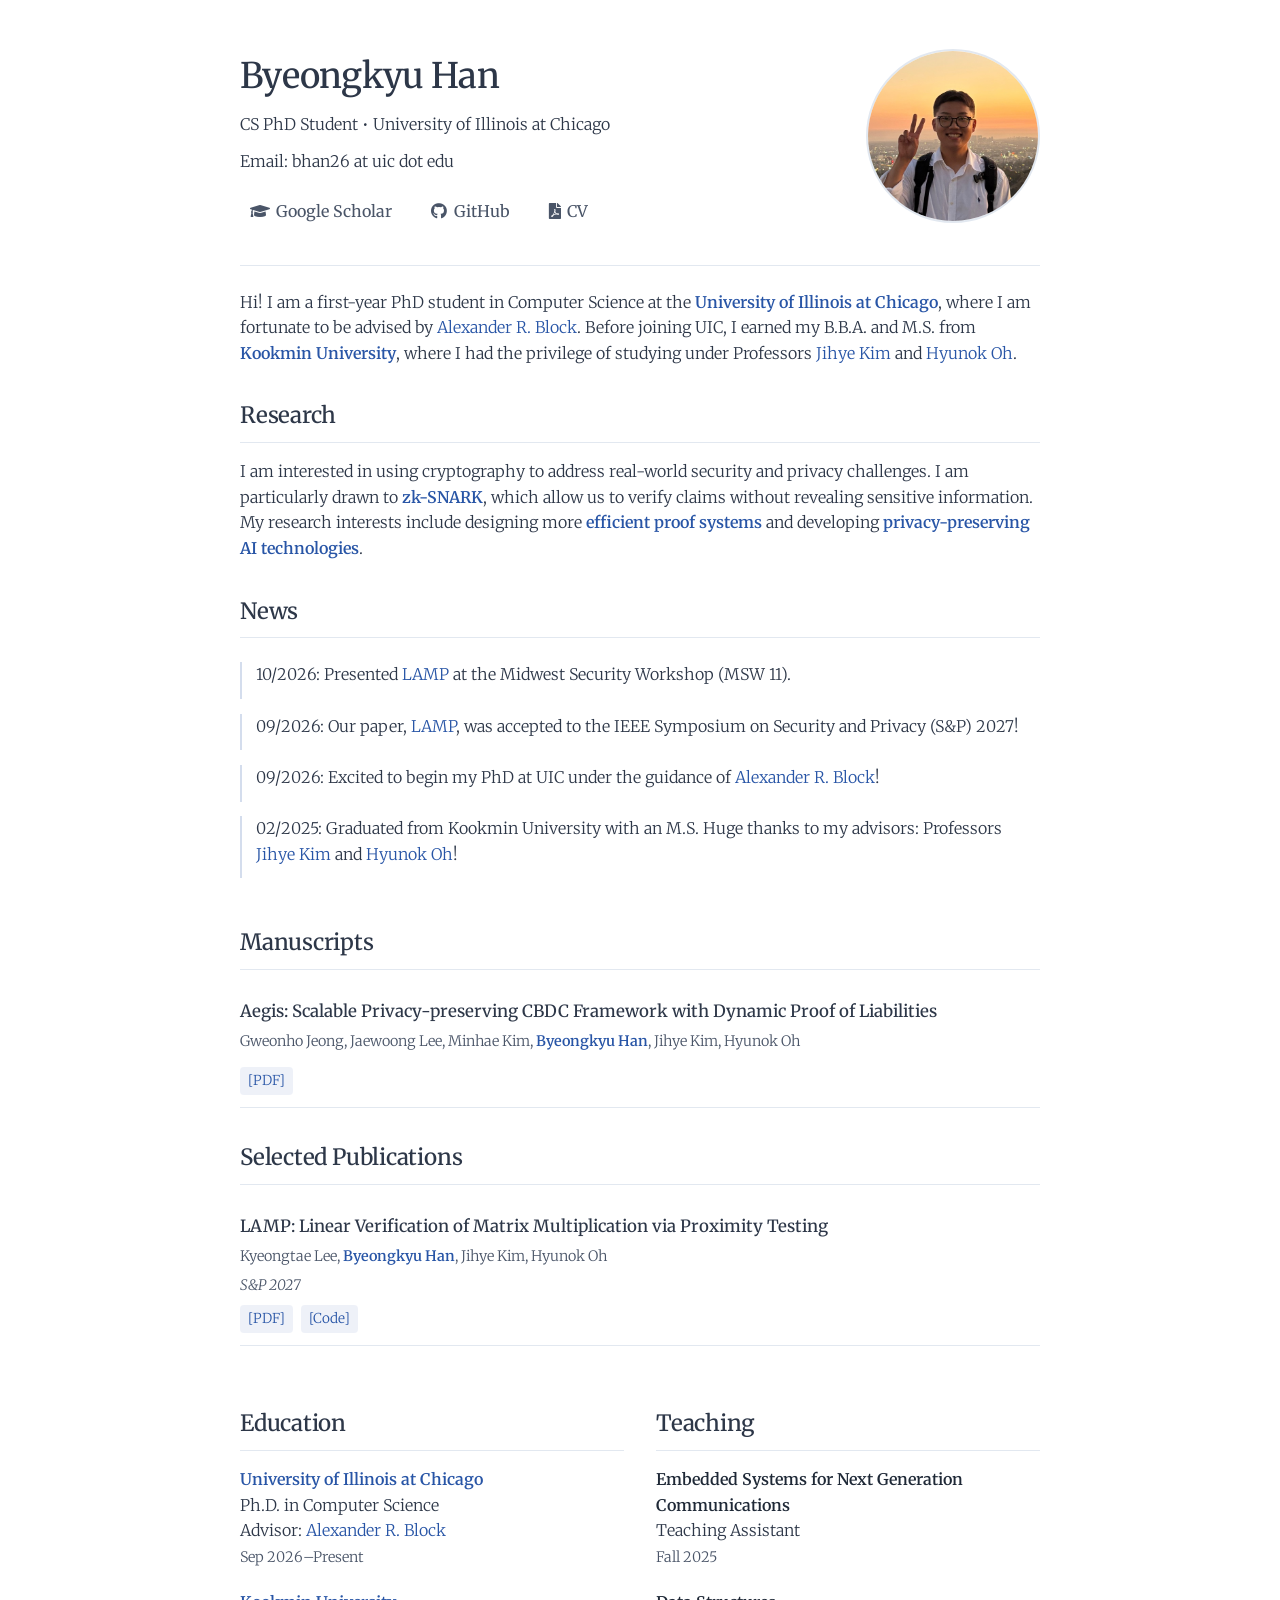
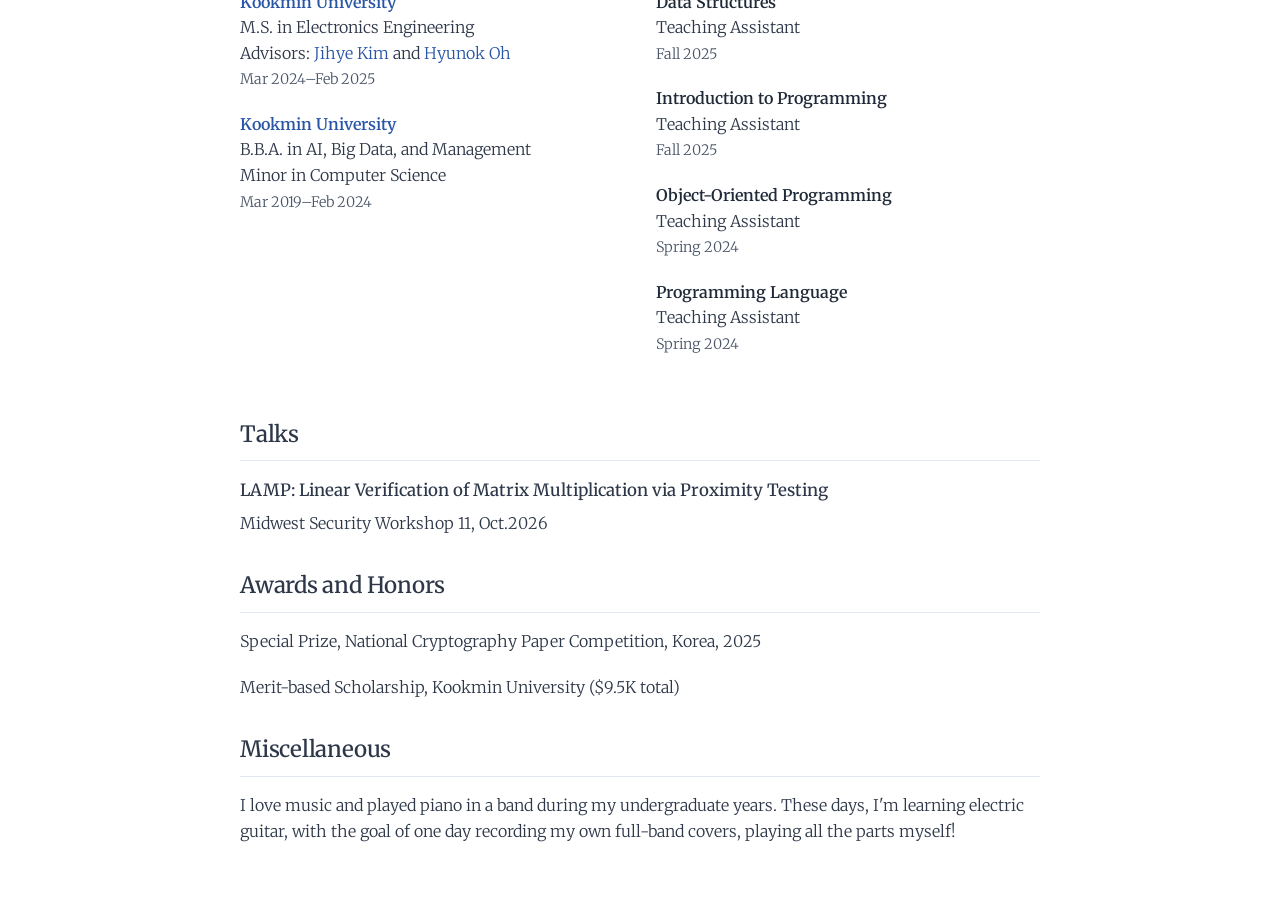
==== commit b00978fa: "style: emphasize teaching course titles" ====
--- a/index.html
+++ b/index.html
@@ -99,27 +99,27 @@
                 <h2 id="teaching-heading">Teaching</h2>
                 <ul class="academic-list">
                     <li>
-                        Embedded Systems for Next Generation Communications<br>
+                        <strong>Embedded Systems for Next Generation Communications</strong><br>
                         Teaching Assistant<br>
                         <span class="academic-period">Fall 2025</span>
                     </li>
                     <li>
-                        Data Structures<br>
+                        <strong>Data Structures</strong><br>
                         Teaching Assistant<br>
                         <span class="academic-period">Fall 2025</span>
                     </li>
                     <li>
-                        Introduction to Programming<br>
+                        <strong>Introduction to Programming</strong><br>
                         Teaching Assistant<br>
                         <span class="academic-period">Fall 2025</span>
                     </li>
                     <li>
-                        Object-Oriented Programming <br>
+                        <strong>Object-Oriented Programming</strong><br>
                         Teaching Assistant<br>
                         <span class="academic-period">Spring 2024</span>
                     </li>
                     <li>
-                        Programming Language<br>
+                        <strong>Programming Language</strong><br>
                         Teaching Assistant<br>
                         <span class="academic-period">Spring 2024</span>
                     </li>
--- a/styles.css
+++ b/styles.css
@@ -337,6 +337,10 @@
 .academic-period {
   color: var(--text-secondary);
   font-size: 0.9rem;
+}
+
+#teaching strong {
+  color: #1f2937;
 }
 
 /* Services and misc */
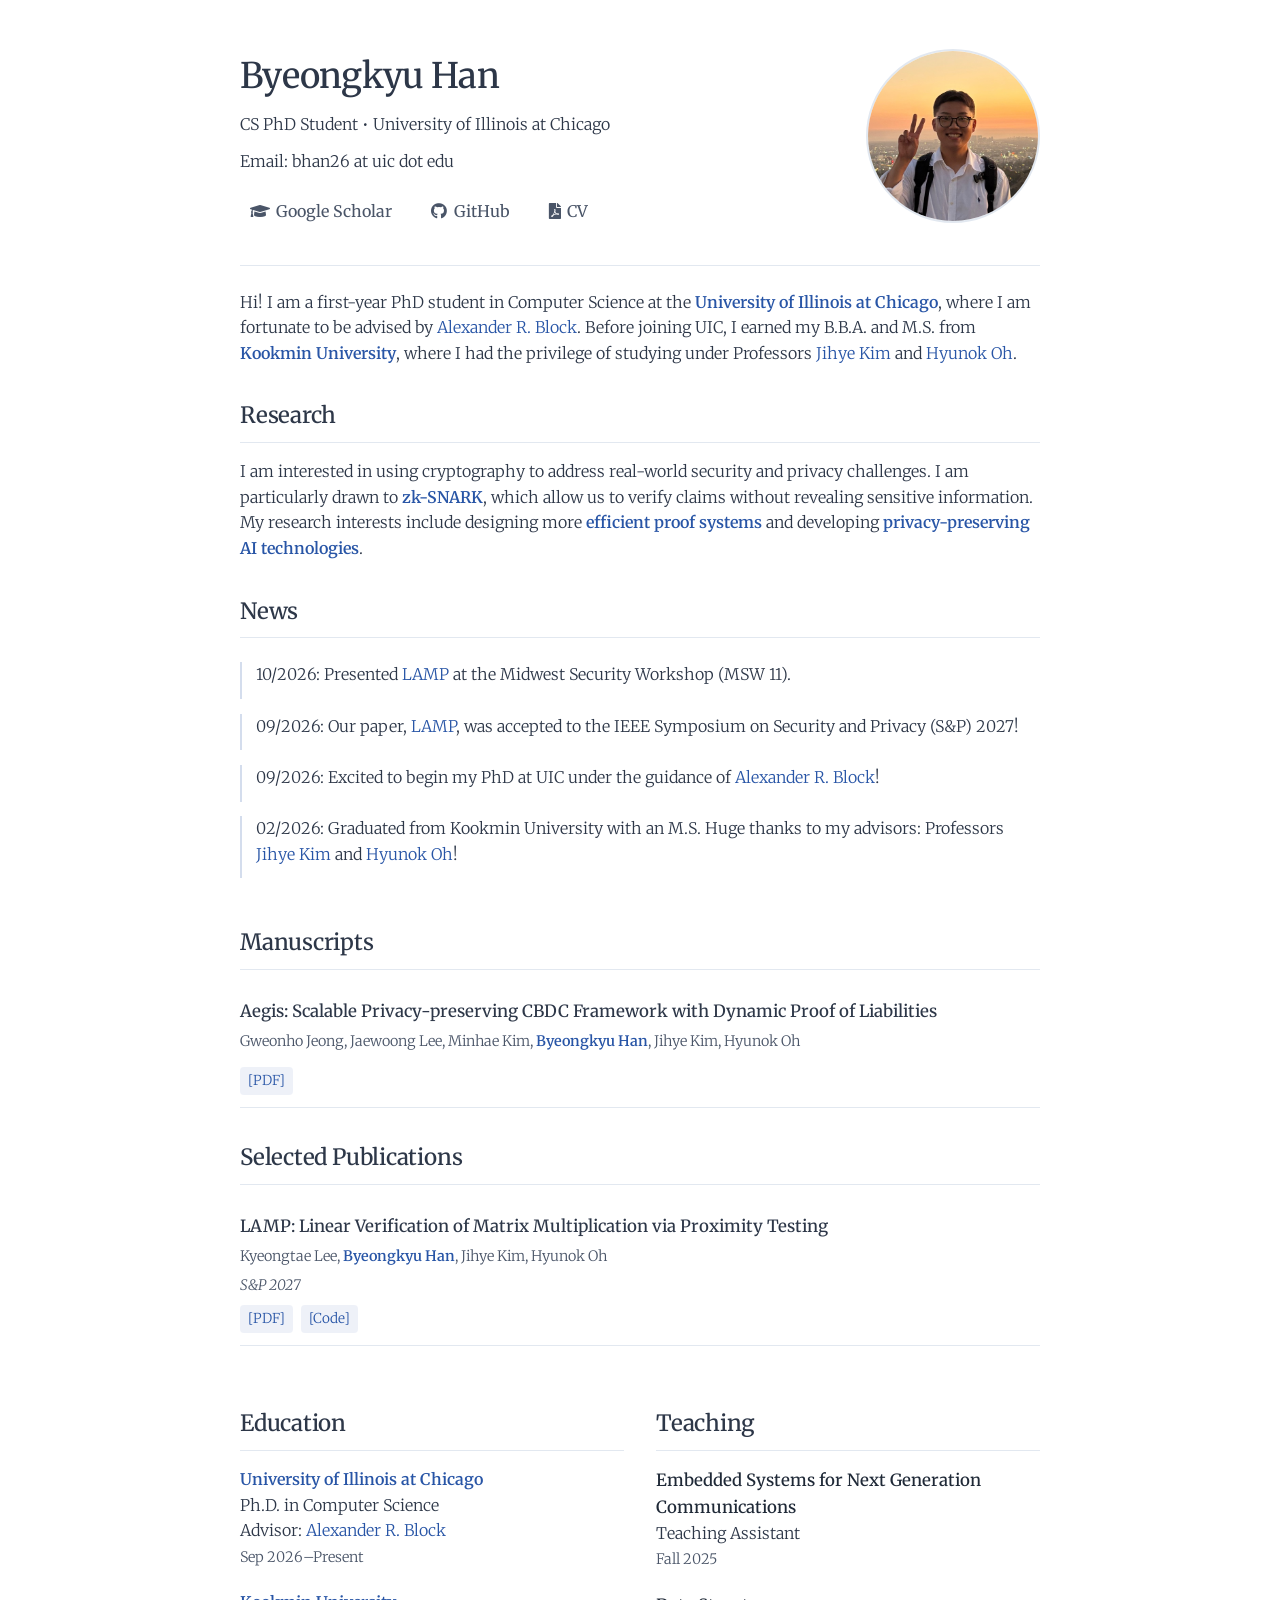
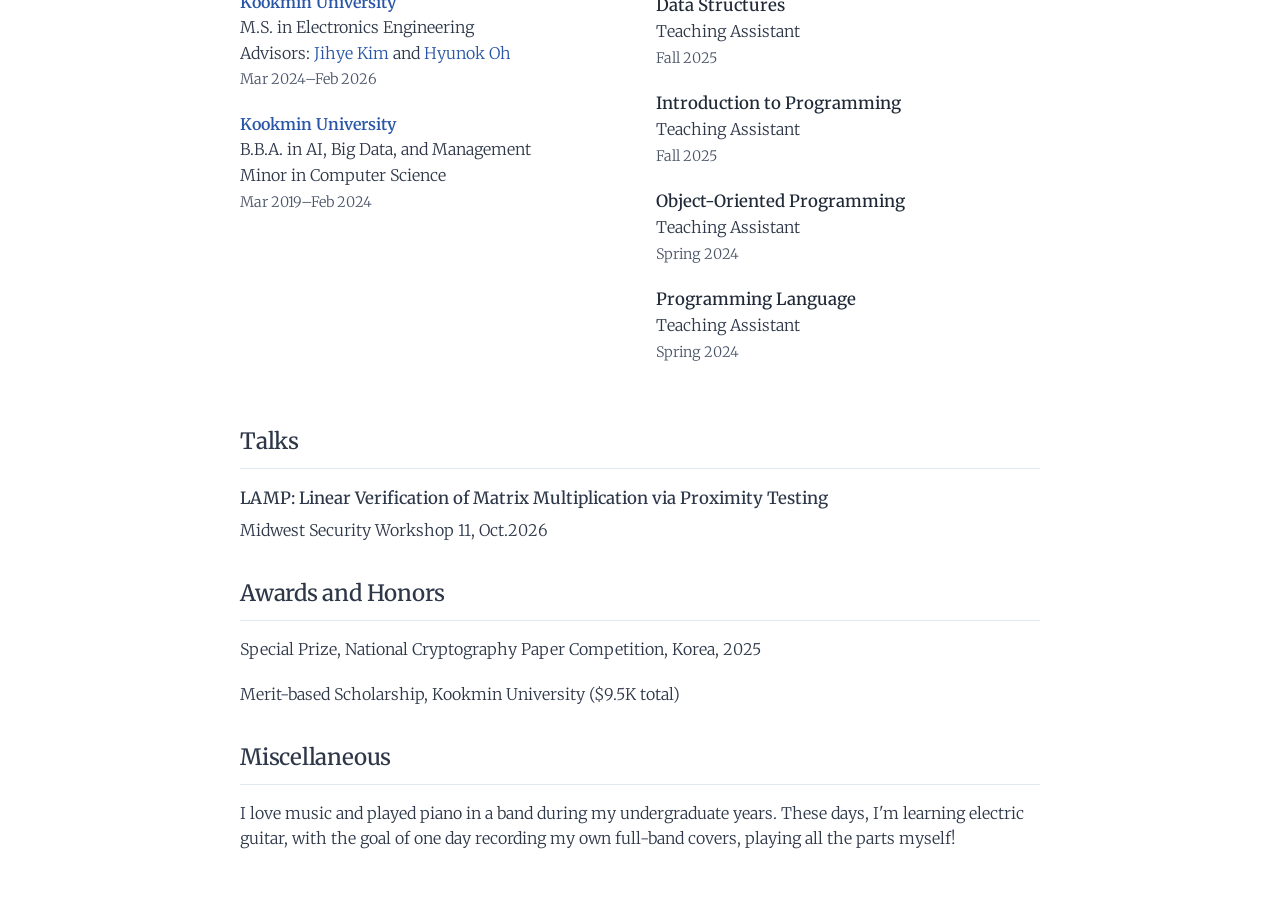
==== commit 0f7f64fa: "docs: refresh CV and correct master's dates" ====
--- a/index.html
+++ b/index.html
@@ -51,7 +51,7 @@
                     <li>10/2026: Presented <a href="https://eprint.iacr.org/2026/1571.pdf">LAMP</a> at the Midwest Security Workshop (MSW 11).</li>
                     <li>09/2026: Our paper, <a href="https://eprint.iacr.org/2026/1571.pdf">LAMP</a>, was accepted to the IEEE Symposium on Security and Privacy (S&amp;P) 2027!</li>
                     <li>09/2026: Excited to begin my PhD at UIC under the guidance of <a href="https://www.cs.uic.edu/~block/">Alexander R. Block</a>!</li>
-                    <li>02/2025: Graduated from Kookmin University with an M.S. Huge thanks to my advisors: Professors <a href="https://sites.google.com/site/jihyekimkmu/">Jihye Kim</a> and <a href="https://sites.google.com/site/hyunokoh/">Hyunok Oh</a>!</li>
+                    <li>02/2026: Graduated from Kookmin University with an M.S. Huge thanks to my advisors: Professors <a href="https://sites.google.com/site/jihyekimkmu/">Jihye Kim</a> and <a href="https://sites.google.com/site/hyunokoh/">Hyunok Oh</a>!</li>
                 </ul>
             </div>
         </section>
@@ -84,7 +84,7 @@
                         <strong>Kookmin University</strong><br>
                         M.S. in Electronics Engineering<br>
                         Advisors: <a href="https://sites.google.com/site/jihyekimkmu/">Jihye Kim</a> and <a href="https://sites.google.com/site/hyunokoh/">Hyunok Oh</a><br>
-                        <span class="academic-period">Mar 2024–Feb 2025</span>
+                        <span class="academic-period">Mar 2024–Feb 2026</span>
                     </li>
                     <li>
                         <strong>Kookmin University</strong><br>
--- a/styles.css
+++ b/styles.css
@@ -341,6 +341,8 @@
 
 #teaching strong {
   color: #1f2937;
+  font-size: 1.05rem;
+  font-weight: 500;
 }
 
 /* Services and misc */
